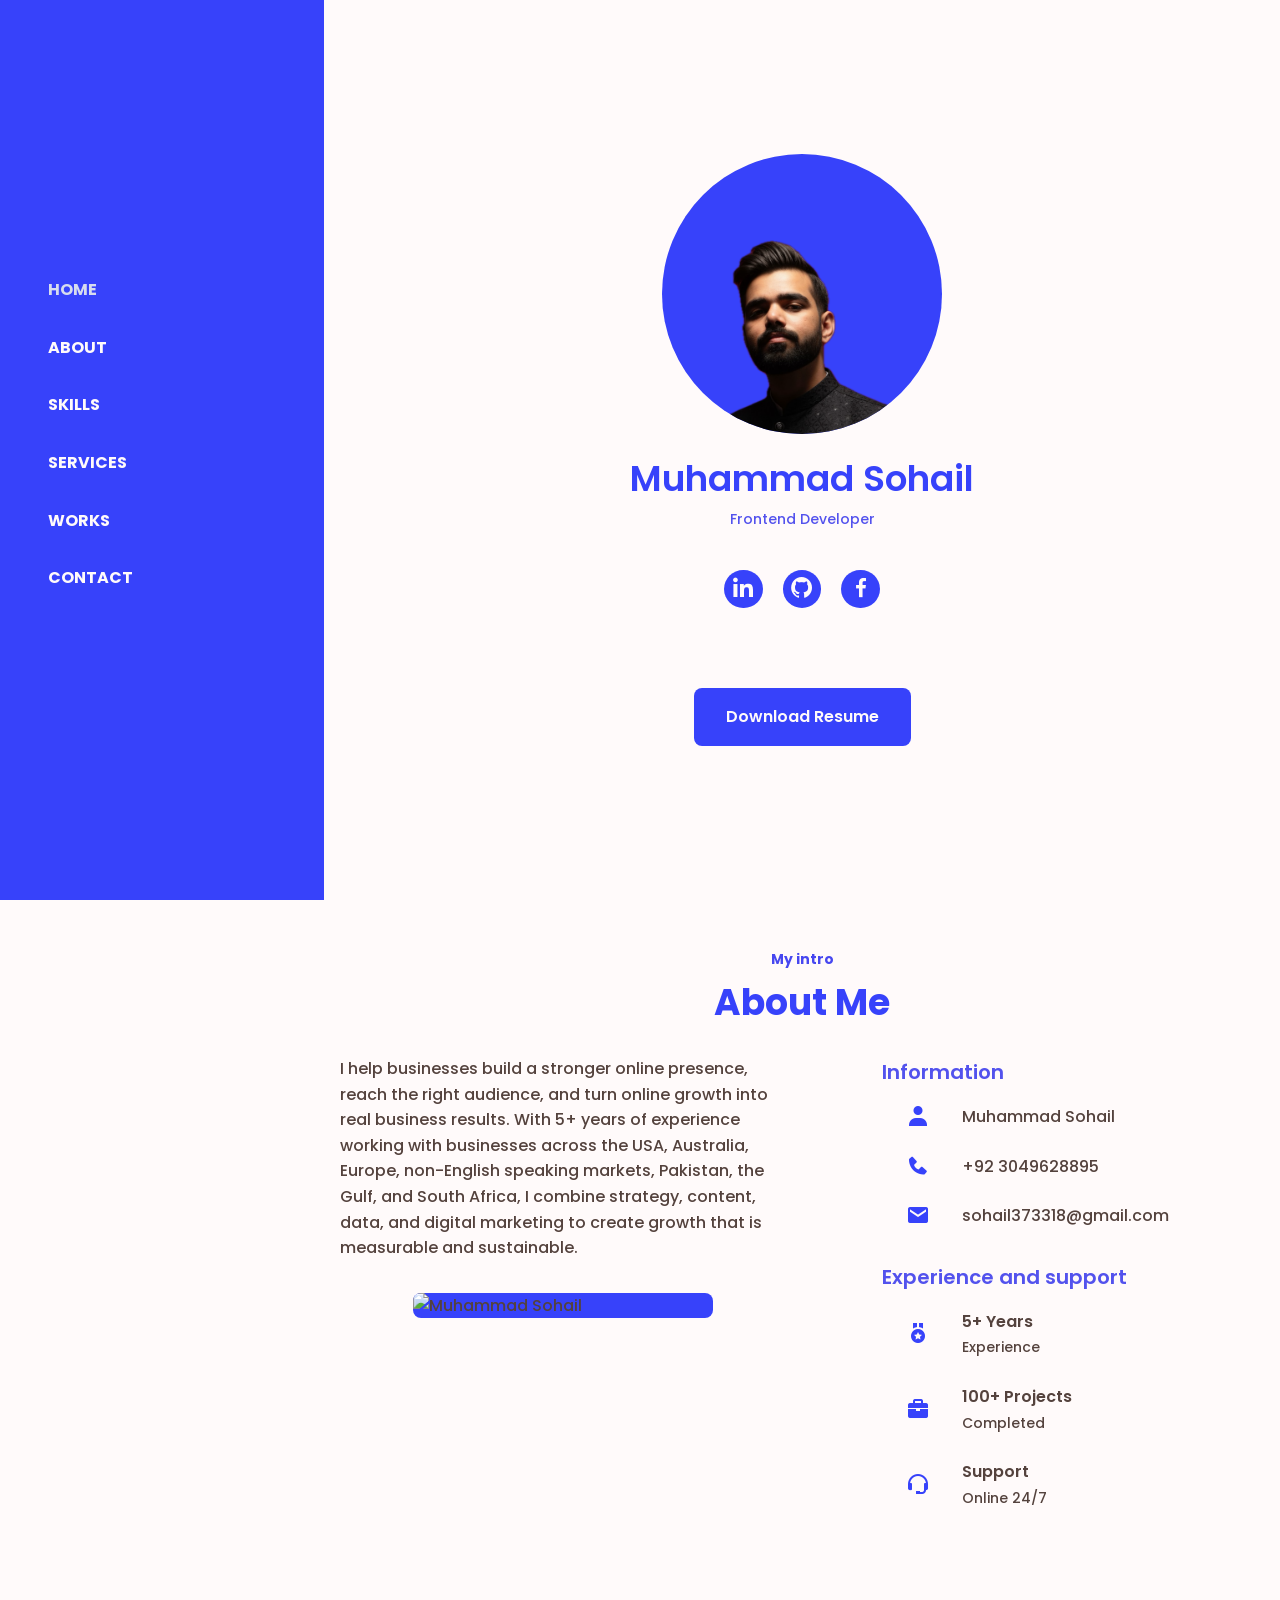
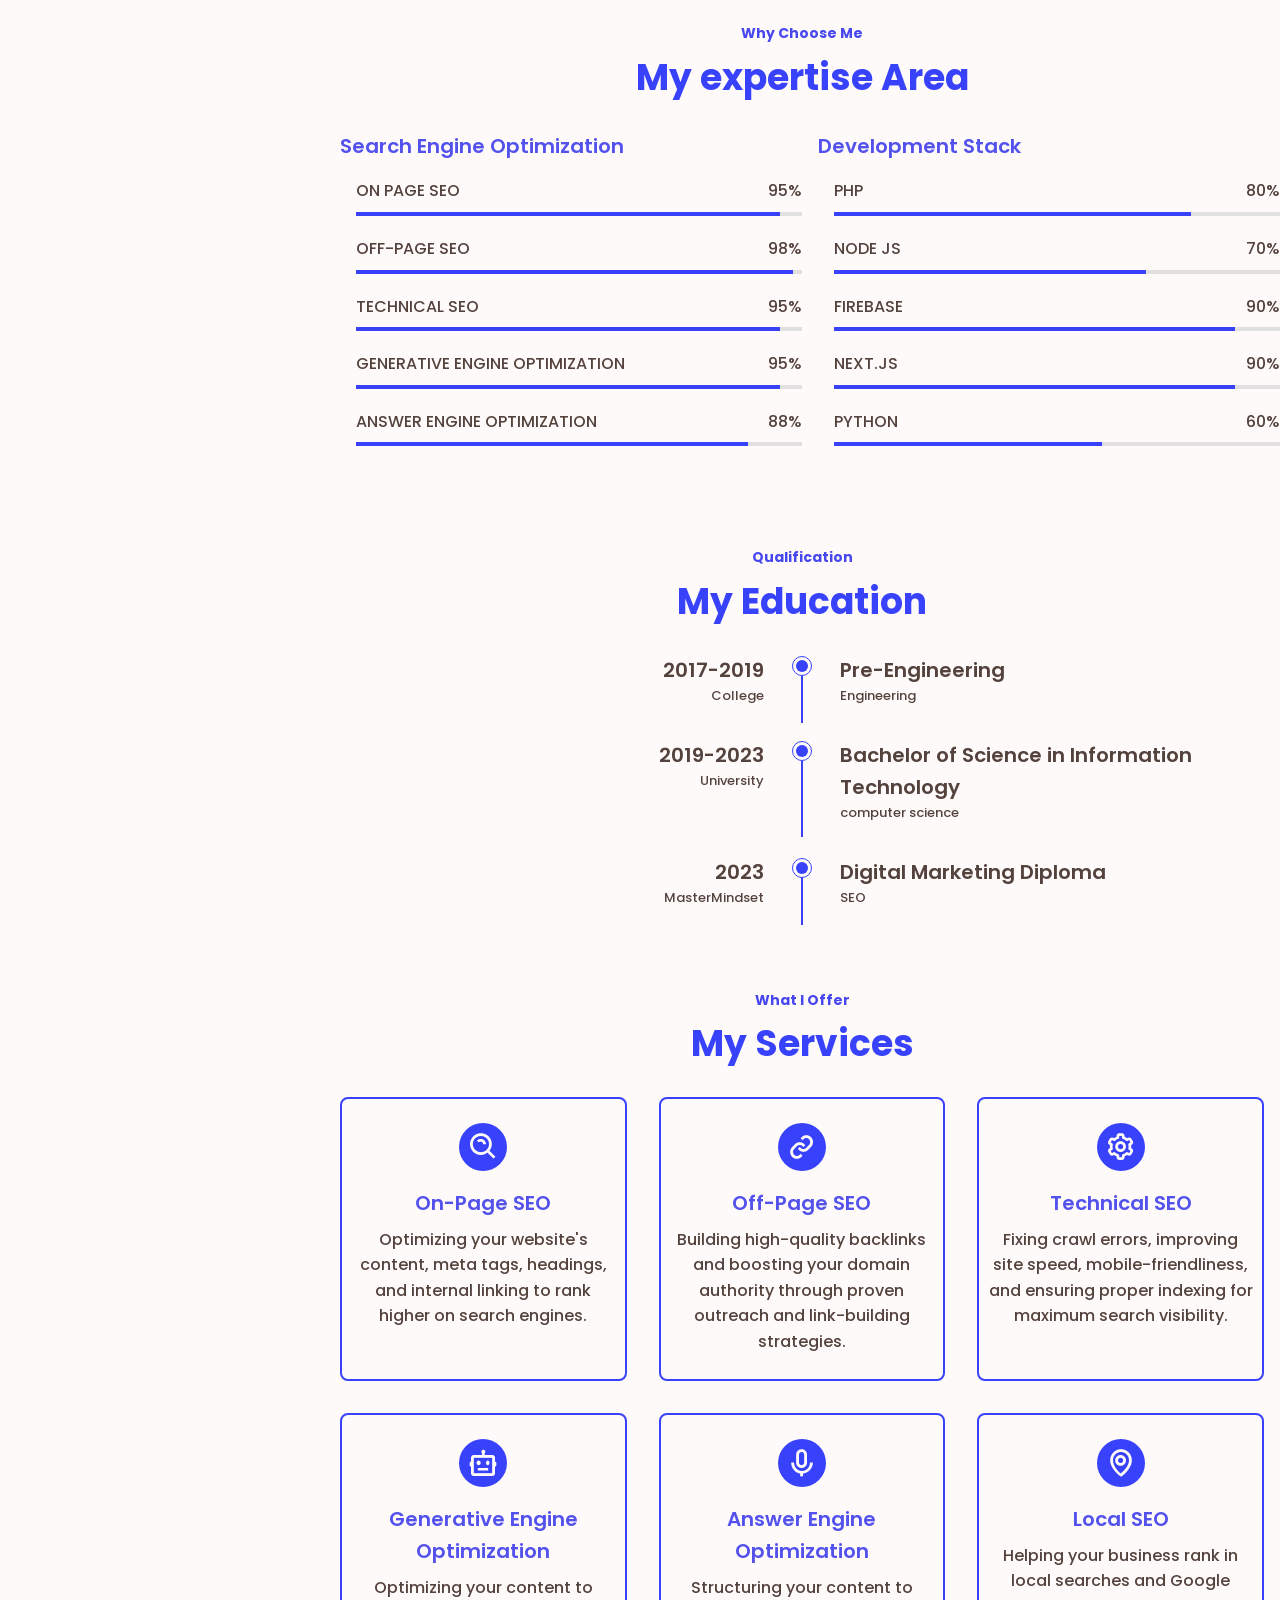
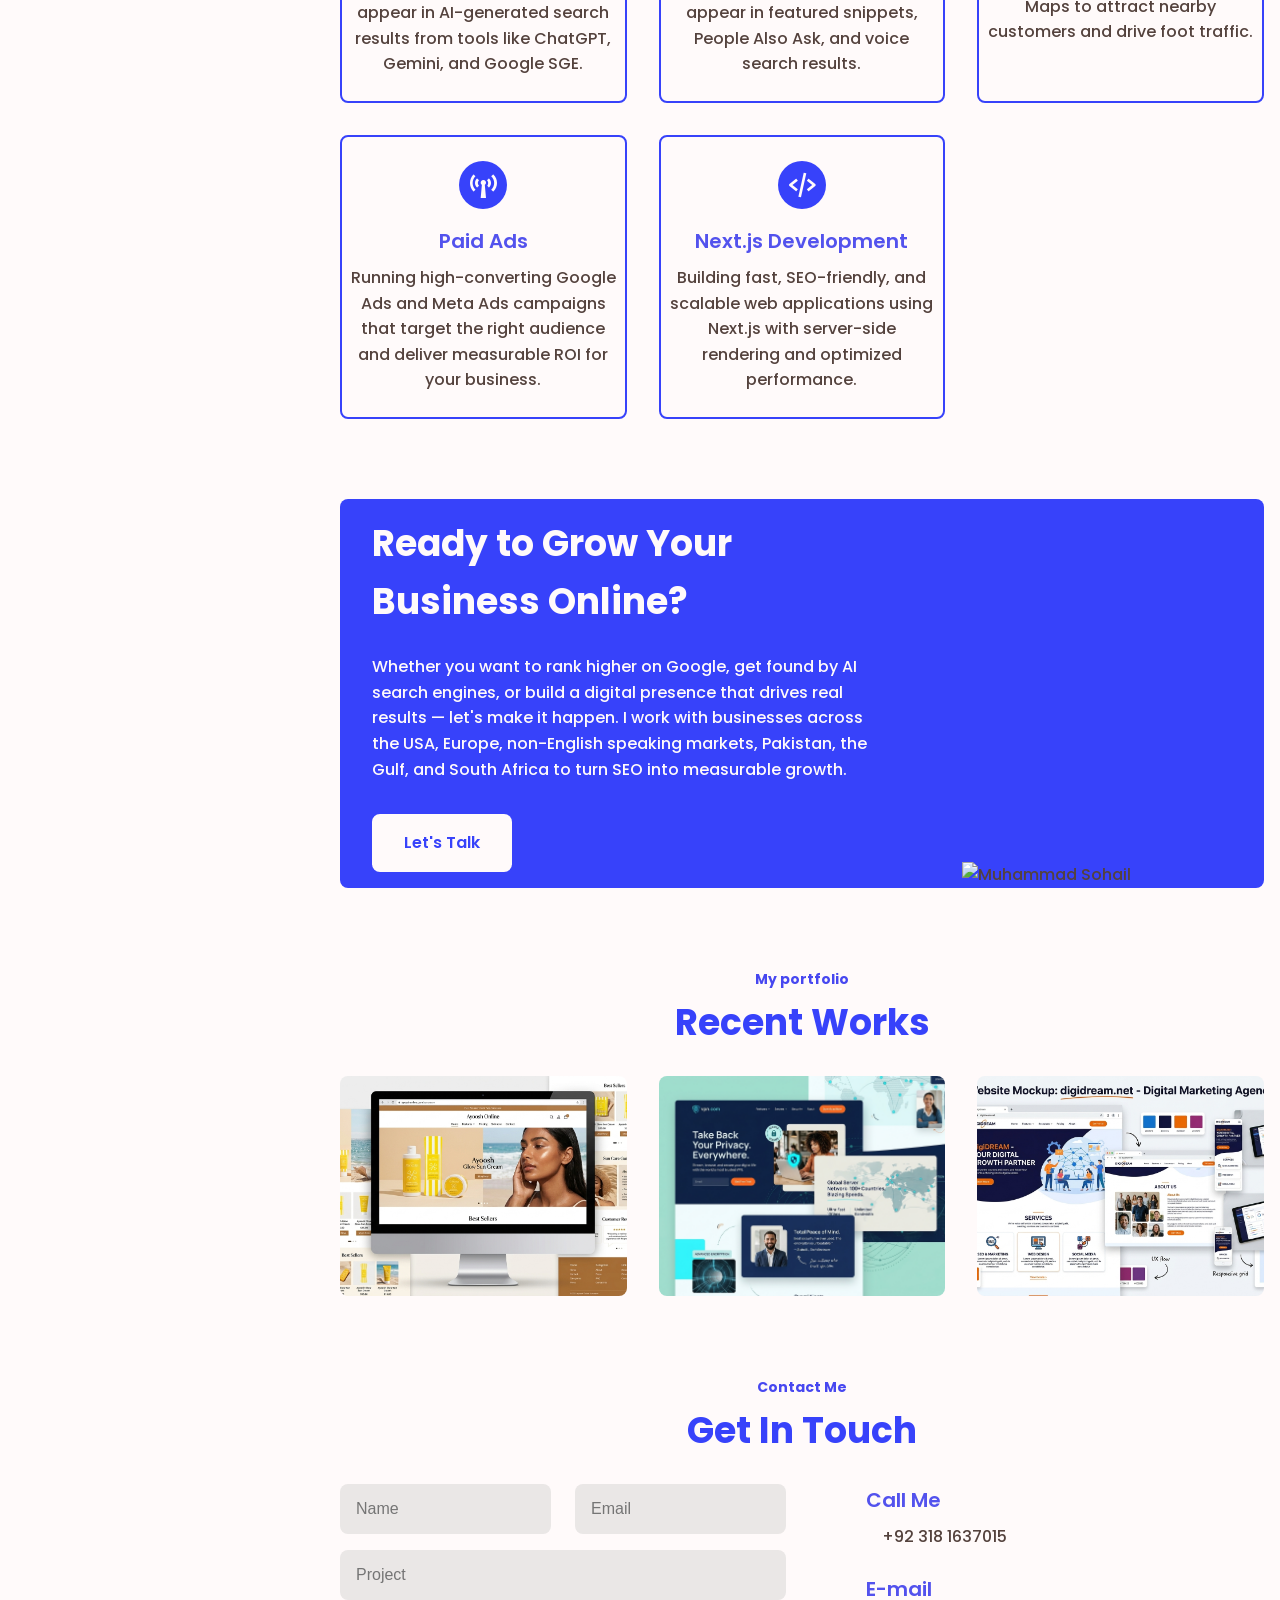
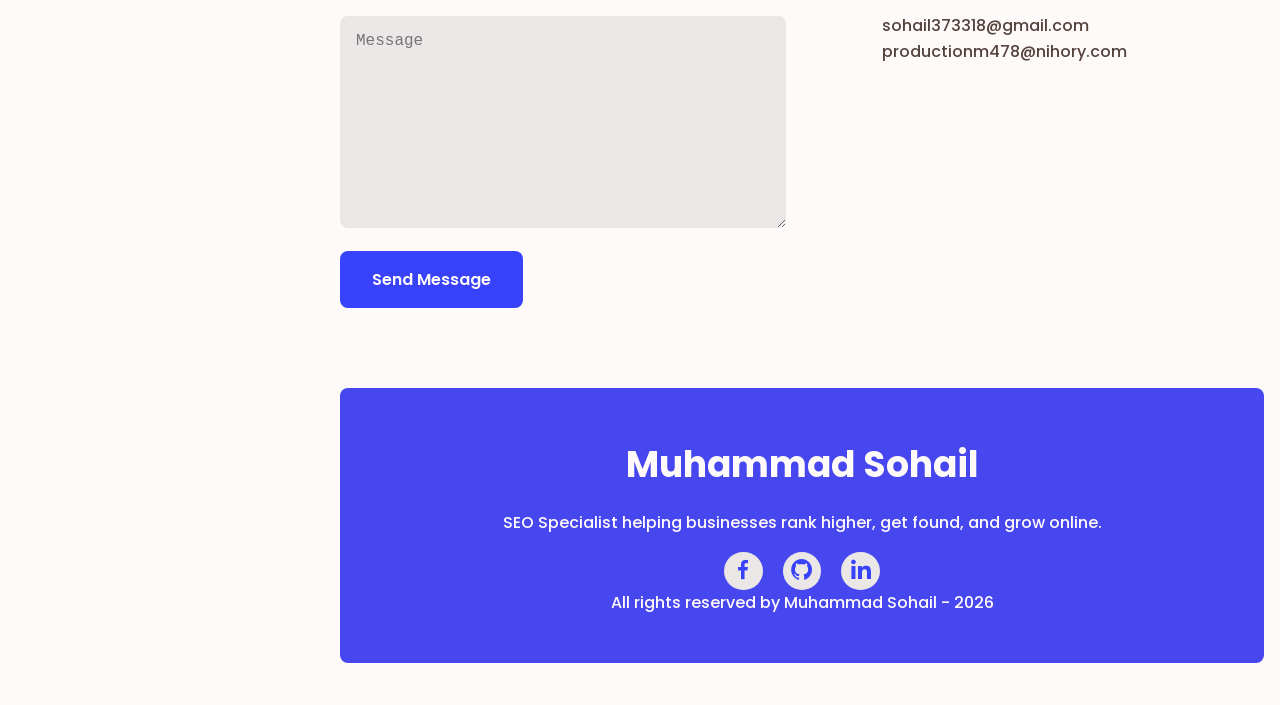
==== index.html @ 62372a37 "Rebrand portfolio to Muhammad Sohail with three case studies - Updated all content, branding, and so" ====
<!DOCTYPE html>
<html lang="en">
<head>
    <meta charset="UTF-8">
    <meta name="viewport" content="width=device-width, initial-scale=1.0">
    <title>Personal Portfolio Template | Nihory</title>
    <meta name="author" content="Atul Prajapati | Freelance web developer">
    <meta name="description" content="Nihory is a creative personal & portfolio template based on HTML, CSS and Javascript. You can use it for your personal resume, CV or your portfolio. It will help you to present your self even your Business & portfolio more smartly and easily. Nihory is written in valid and clean HTML & CSS3 code. It’s easy to customize">
    <meta name="keywords" content="portfolio template, template for portfolio, portfolio template website, portfolio template indesign, portfolio template design, portfolio template free, portfolio template architecture, portfolio template for word, portfolio template for architecture, portfolio template bootstrap, portfolio template html, teaching portfolio template, portfolio template indesign free, cover page for portfolio template, portfolio template html free">

    <!-- Favicon -->
    <link rel="shortcut icon" type="image/png" href="img/sohail-fav.png"/>

    <!------------------ External CSS ------------------>
    <link rel="stylesheet" href="style.css">

    <!------------------ Box Icons ------------------>
    <link href='https://unpkg.com/boxicons@2.0.7/css/boxicons.min.css' rel='stylesheet'>
</head>
<body>
    <!------------------------ Header starts from here ----------------------->
    <header class="l-header">
        <nav class="nav bd-grid">
            <div class="nav__toggle" id="nav-toggle">
                <i class='bx bx-menu'></i>
            </div>

            <div>
                <a href="#" class="nav__logo">Nihory</a>
            </div>

            <div class="nav__menu" id="nav-menu">
                <div class="nav__close" id="nav-close">
                    <i class='bx bx-x'></i>
                </div>

                <ul class="nav__list">
                    <li class="nav__item"> <a href="#home" class="nav__link active"> Home </a></li>
                    <li class="nav__item"> <a href="#about" class="nav__link"> About </a></li>
                    <li class="nav__item"> <a href="#skills" class="nav__link"> Skills </a></li>
                    <li class="nav__item"> <a href="#services" class="nav__link"> Services </a></li>
                    <li class="nav__item"> <a href="#works" class="nav__link"> Works </a></li>
                    <li class="nav__item"> <a href="#contact" class="nav__link"> Contact </a></li>
                </ul>
            </div>
        </nav>
    </header>
    <!------------------------ Header ends from here ----------------------->

    <!------------------------ Body starts from here ----------------------->
    <main class="l-main">
        <!------------------- Home ------------------->
        <section class="home" id="home">
            <div class="home__container bd-grid">
                <div class="home__data">
                    <div class="home__img">
                        <img src="img/Sohail-about.png" alt="Muhammad Sohail" title="Muhammad Sohail">
                    </div>

                    <h1 class="home__title">Muhammad Sohail</h1>
                    <span class="home__profession">Frontend Developer</span>

                    <div class="home__social">
                        <a href="https://www.linkedin.com/in/mu-sohail/" target="_blank" class="home__social-link"><i class='bx bxl-linkedin'></i></a>
                        <a href="https://github.com/Sohailhihoo" target="_blank" class="home__social-link"><i class='bx bxl-github' ></i></a>
                        <a href="https://web.facebook.com/muhammad.sohail.225541" target="_blank" class="home__social-link"><i class='bx bxl-facebook' ></i></a>
                    </div>

                    <a download="" href="#" class="button home__button">Download Resume</a>
                </div>
            </div>
        </section>

        <!-------------------------- About ---------------------------->
        <section class="about section" id="about">
            <span class="section-subtitle">My intro</span>

            <h2 class="section-title">About Me</h2>

            <div class="about__container bd-grid">
                <div class="about__data">
                    <p class="about__description">
                        I help businesses build a stronger online presence, reach the right audience, and turn online growth into real business results. With 5+ years of experience working with businesses across the USA, Australia, Europe, non-English speaking markets, Pakistan, the Gulf, and South Africa, I combine strategy, content, data, and digital marketing to create growth that is measurable and sustainable.
                    </p>
                    <img src="img/sohail-about.png" alt="Muhammad Sohail" title="Muhammad Sohail" class="about__img">
                </div>

                <div>
                    <div class="about__information">
                        <h3 class="about__information-title">Information</h3>
    
                        <div class="about__information-data">
                            <i class='bx bxs-user about__information-icon'></i>
                            <span>Muhammad Sohail</span>
                        </div>
    
                        <div class="about__information-data">
                            <i class='bx bxs-phone about__information-icon'></i>
                            <span>+92 3049628895</span>
                        </div>
    
                        <div class="about__information-data">
                            <i class='bx bxs-envelope about__information-icon'></i>
                            <span>sohail373318@gmail.com</span>
                        </div>
                    </div>
    
                    <div class="about__information">
                        <h3 class="about__information-title">Experience and support</h3>
    
                        <div class="about__information-data">
                            <i class='bx bxs-medal about__information-icon'></i>
                            <div>
                                <span class="about__information-subtitle">5+ Years </span>
                                <span class="about__information-subtitle-small">Experience</span>
                            </div>
                        </div>
    
                        <div class="about__information-data">
                            <i class='bx bxs-briefcase about__information-icon'></i>
                            <div>
                                <span class="about__information-subtitle">100+ Projects</span>
                                <span class="about__information-subtitle-small">Completed</span>
                            </div>
                        </div>
    
                        <div class="about__information-data">
                            <i class='bx bx-support about__information-icon'></i>
                            <div>
                                <span class="about__information-subtitle">Support</span>
                                <span class="about__information-subtitle-small">Online 24/7</span>
                            </div>
                        </div>
                    </div>
                </div>
            </div>
        </section>

        <!--------------------------------- Skills ------------------------------->
        <section class="skills section" id="skills">
            <span class="section-subtitle">Why Choose Me</span>
            <h2 class="section-title">My expertise Area</h2>

            <div class="skills__container bd-grid">
                <div class="skills__content">
                    <h3 class="skills__subtitle">Search Engine Optimization</h3>

                    <div class="skills__data">
                        <span class="skills__name">On page SEO</span>
                        <span class="skills__number">95%</span>
                        <span class="skills__bar skills__html"></span>
                    </div>

                    <div class="skills__data">
                        <span class="skills__name">Off-Page SEO</span>
                        <span class="skills__number">98%</span>
                        <span class="skills__bar skills__js"></span>
                    </div>

                    <div class="skills__data">
                        <span class="skills__name">Technical SEO</span>
                        <span class="skills__number">95%</span>
                        <span class="skills__bar skills__react"></span>
                    </div>
                    <div class="skills__data">
                        <span class="skills__name">Generative Engine Optimization</span>
                        <span class="skills__number">95%</span>
                        <span class="skills__bar skills__react"></span>
                    </div>
                    <div class="skills__data">
                        <span class="skills__name">Answer engine Optimization</span>
                        <span class="skills__number">88%</span>
                        <span class="skills__bar skills__angular"></span>
                    </div>
                </div>

                <div class="skills__content">
                    <h3 class="skills__subtitle">Development Stack</h3>

                    <div class="skills__data">
                        <span class="skills__name">Php</span>
                        <span class="skills__number">80%</span>
                        <span class="skills__bar skills__php"></span>
                    </div>

                    <div class="skills__data">
                        <span class="skills__name">Node JS</span>
                        <span class="skills__number">70%</span>
                        <span class="skills__bar skills__node"></span>
                    </div>

                    <div class="skills__data">
                        <span class="skills__name">Firebase</span>
                        <span class="skills__number">90%</span>
                        <span class="skills__bar skills__firebase"></span>
                    </div>
                    <div class="skills__data">
                        <span class="skills__name">Next.js</span>
                        <span class="skills__number">90%</span>
                        <span class="skills__bar skills__firebase"></span>
                    </div>

                    <div class="skills__data">
                        <span class="skills__name">Python</span>
                        <span class="skills__number">60%</span>
                        <span class="skills__bar skills__python"></span>
                    </div>
                </div>
            </div>
        </section>

        <!---------------------------- Education ---------------------------->
        <section class="education section">
            <span class="section-subtitle">Qualification</span>
            <h2 class="section-title">My Education</h2>

            <div class="education__container bd-grid">
                <div class="education__content">
                    <div>
                        <h3 class="education__year">2017-2019</h3>
                        <span class="education__university">College</span>
                    </div>

                    <div class="education__time">
                        <span class="education__rounder"></span>
                        <span class="education__line"></span>
                    </div>

                    <div>
                        <h3 class="education__race">Pre-Engineering</h3>
                        <span class="education__specialty">Engineering</span>
                    </div>
                </div>

                <div class="education__content">
                    <div>
                        <h3 class="education__year">2019-2023</h3>
                        <span class="education__university">University</span>
                    </div>

                    <div class="education__time">
                        <span class="education__rounder"></span>
                        <span class="education__line"></span>
                    </div>

                    <div>
                        <h3 class="education__race">Bachelor of Science in Information Technology</h3>
                        <span class="education__specialty">computer science</span>
                    </div>
                </div>

                <div class="education__content">
                    <div>
                        <h3 class="education__year">2023</h3>
                        <span class="education__university">MasterMindset</span>
                    </div>

                    <div class="education__time">
                        <span class="education__rounder"></span>
                        <span class="education__line"></span>
                    </div>

                    <div>
                        <h3 class="education__race">Digital Marketing Diploma</h3>
                        <span class="education__specialty">SEO</span>
                    </div>
                </div>
            </div>
        </section>

        <!------------------------------- Services ------------------------------>
        <section class="services section" id="services">
            <span class="section-subtitle">What I Offer</span>
            <h2 class="section-title">My Services</h2>

            <div class="services__container bd-grid">
                <div class="services__content">
                    <i class="bx bx-search-alt service__icon"></i>
                    <h3 class="services__title">On-Page SEO</h3>
                    <p class="services__description">Optimizing your website's content, meta tags, headings, and internal linking to rank higher on search engines.</p>
                </div>

                <div class="services__content">
                    <i class="bx bx-link service__icon"></i>
                    <h3 class="services__title">Off-Page SEO</h3>
                    <p class="services__description">Building high-quality backlinks and boosting your domain authority through proven outreach and link-building strategies.</p>
                </div>

                <div class="services__content">
                    <i class="bx bx-cog service__icon"></i>
                    <h3 class="services__title">Technical SEO</h3>
                    <p class="services__description">Fixing crawl errors, improving site speed, mobile-friendliness, and ensuring proper indexing for maximum search visibility.</p>
                </div>

                <div class="services__content">
                    <i class="bx bx-bot service__icon"></i>
                    <h3 class="services__title">Generative Engine Optimization</h3>
                    <p class="services__description">Optimizing your content to appear in AI-generated search results from tools like ChatGPT, Gemini, and Google SGE.</p>
                </div>

                <div class="services__content">
                    <i class="bx bx-microphone service__icon"></i>
                    <h3 class="services__title">Answer Engine Optimization</h3>
                    <p class="services__description">Structuring your content to appear in featured snippets, People Also Ask, and voice search results.</p>
                </div>

                <div class="services__content">
                    <i class="bx bx-map service__icon"></i>
                    <h3 class="services__title">Local SEO</h3>
                    <p class="services__description">Helping your business rank in local searches and Google Maps to attract nearby customers and drive foot traffic.</p>
                </div>

                <div class="services__content">
                    <i class="bx bx-broadcast service__icon"></i>
                    <h3 class="services__title">Paid Ads</h3>
                    <p class="services__description">Running high-converting Google Ads and Meta Ads campaigns that target the right audience and deliver measurable ROI for your business.</p>
                </div>

                <div class="services__content">
                    <i class="bx bx-code-alt service__icon"></i>
                    <h3 class="services__title">Next.js Development</h3>
                    <p class="services__description">Building fast, SEO-friendly, and scalable web applications using Next.js with server-side rendering and optimized performance.</p>
                </div>
            </div>
        </section>

        <!----------------------------------- Project in Mind ------------------------->
        <section class="project section">
            <div class="project__container bd-grid">
                <div class="project__data">
                    <h2 class="section-title project__title">Ready to Grow Your Business Online?</h2>
                    <p class="project__description">
                        Whether you want to rank higher on Google, get found by AI search engines, or build a digital presence that drives real results — let's make it happen. I work with businesses across the USA, Europe, non-English speaking markets, Pakistan, the Gulf, and South Africa to turn SEO into measurable growth.
                    </p>
                    <a href="#contact" class="button button__light">Let's Talk</a>
                </div>

                <img src="img/project-in-brain.png" title="Muhammad Sohail" alt="Muhammad Sohail" class="project__img">
            </div>
        </section>

        <!---------------------------------- Works --------------------------->
        <section class="works section" id="works">
            <span class="section-subtitle">My portfolio</span>
            <h2 class="section-title">Recent Works</h2>

            <div class="works__container bd-grid">
                <div class="works__img">
                    <img src="img/Ayoosh-mockup.jpeg" alt="Ayoosh Sun Cream" title="Ayoosh Sun Cream">

                    <div class="works__data">
                        <a href="ayoosh-case-study.html" class="works__link"><i class="bx bx-link-alt"></i></a>
                        <span class="works__title">Ayoosh Sun Cream — Case Study</span>
                    </div>
                </div>

                <div class="works__img">
                    <img src="img/scotsa-mockup.jpeg" alt="Scotsa" title="Scotsa">

                    <div class="works__data">
                        <a href="scotsa-case-study.html" class="works__link"><i class="bx bx-link-alt"></i></a>
                        <span class="works__title">Scotsdale — Local SEO Case Study</span>
                    </div>
                </div>

                <div class="works__img">
                    <img src="img/digidream-mockup.jpeg" alt="Digidream.net" title="Digidream.net">

                    <div class="works__data">
                        <a href="digidream-case-study.html" class="works__link"><i class="bx bx-link-alt"></i></a>
                        <span class="works__title">Digidream.net — SEO Case Study</span>
                    </div>
                </div>

            </div>
        </section>

        <!----------------------------------- Contact ------------------------------>
        <section class="contact section" id="contact">
            <span class="section-subtitle">Contact Me</span>
            <h2 class="section-title">Get In Touch</h2>

            <div class="contact__container bd-grid">
                <form action="#" class="contact__form">
                    <div class="contact__inputs">
                        <input type="text" placeholder="Name" class="contact__input">
                        <input type="mail" placeholder="Email" class="contact__input">
                    </div>

                    <input type="text" placeholder="Project" class="contact__input">
                    <textarea placeholder="Message" name="" id="" cols="0" rows="10" class="contact__input"></textarea>
                    <input type="submit" value="Send Message" class="button contact__button">
                </form>

                <div>
                    <div class="contact__info">
                        <h3 class="contact__subtitle">Call Me</h3>
                        <span class="contact__text">+92 318 1637015</span>
                    </div>

                    <div class="contact__info">
                        <h3 class="contact__subtitle">E-mail</h3>
                        <span class="contact__text">sohail373318@gmail.com</span>
                        <span class="contact__text">productionm478@nihory.com</span>
                    </div>

                   
                </div>
            </div>
        </section>

    </main>
    <!------------------------ Body ends from here ----------------------->

    <!------------------------ Footer starts from here ----------------------->
    <footer class="footer section">
        <div class="footer__container bd-grid">
            <h1 class="footer__title">Muhammad Sohail</h1>
            <p class="footer-description">
                SEO Specialist helping businesses rank higher, get found, and grow online.
            </p>

            <div class="footer__social">
                <a href="https://web.facebook.com/muhammad.sohail.225541" target="_blank" class="footer__link"><i class="bx bxl-facebook"></i></a>
                <a href="https://github.com/Sohailhihoo" target="_blank" class="footer__link"><i class="bx bxl-github"></i></a>
                <a href="https://www.linkedin.com/in/mu-sohail/" target="_blank" class="footer__link"><i class="bx bxl-linkedin"></i></a>
            </div>

            <p class="footer-copy">All rights reserved by Muhammad Sohail - 2026</p>
        </div>
    </footer>
    <!------------------------ Footer ends from here ----------------------->

    <!------------------------- Javascript file ---------------------------->
    <script src="script.js"></script>
</body>
</html>
---- style.css ----
/* ----------------------- Google Fonts -------------------- */
@import url('https://fonts.googleapis.com/css2?family=Poppins:wght@100;200;300;700;800;900&display=swap');

/* ----------------------- CSS Variables ------------------- */
:root
{
    --header-height: 3rem;
    --nav-width: 324px;

    /* font weight */
    --font-medium: 500;
    --font-semi-bold: 600;
    --font-bold: 700;

    /* Colors */
    --first-color: #3742fa;
    --first-color-dark: #5352ed;
    --first-color-darken: #4747f0;
    --text-color: #54423D;
    --first-color-light: #EAE7E6;
    --first-color-light-dark: #d7dcee;
    --first-color-lighten: #FFFAFA;

    /* Font & Typography */
    --body-font: 'Poppins', sans-serif;
    --h1-font-size: 1.5rem;
    --h2-font-size: 1.25rem;
    --h3-font-size: 1rem;
    --normal-font-size: .938rem;
    --small-font-size: .813rem;
    --smaller-font-size: .75rem;

    /* Margins */
    --mb-1: .5rem;
    --mb-2: 1rem;
    --mb-3: 1.5rem;
    --mb-4: 2rem;
    --mb-5: 2.5rem;

    /* z-index */
    --z-fixed: 100;
}

@media screen and (min-width: 768px)
{
    :root
    {
        --h1-font-size: 2.25rem;
        --h2-font-size: 1.5rem;
        --h3-font-size: 1.25rem;
        --normal-font-size: 1rem;
        --small-font-size: .875rem;
        --smaller-font-size: .813rem;
    }
}

/* BASE */
*, ::before, ::after
{
    box-sizing: border-box;
}

html
{
    scroll-behavior: smooth;
}

body
{
    margin: var(--header-height) 0 0 0;
    font-family: var(--body-font);
    font-size: var(--normal-font-size);
    font-weight: var(--font-medium);
    background-color: var(--first-color-lighten);
    color: var(--text-color);
    line-height: 1.6;
}

h1, h2, h3, p
{
    margin: 0;
}

h3
{
    font-weight: var(--font-semi-bold);
}

ul
{
    margin: 0;
    padding: 0;
    list-style: none;
}

a
{
    text-decoration: none;
    color: var(--text-color);
}

img
{
    max-width: 100%;
    height: auto;
    display: block;
}

/* Menu icon */
.bx
{
    font-size: 1.6rem;
}

/* Class CSS */
.section
{
    padding: 4rem 0 2rem;
}

.section-title
{
    font-size: var(--h1-font-size);
    color: var(--first-color);
    margin-bottom: var(--mb-3);
    text-align: center;
}

.section-subtitle
{
    display: block;
    font-size: var(--small-font-size);
    color: var(--first-color-darken);
    text-align: center;
    font-weight: var(--font-bold);
    margin-bottom: .25rem;
}

/* Layout */
.bd-grid
{
    max-width: 1024px;
    display: grid;
    grid-template-columns: 100%;
    column-gap: 2rem;
    width: calc(100% - 2rem);
    margin-left: var(--mb-2);
    margin-right: var(--mb-2);
}

.l-header
{
    width: 100%;
    position: fixed;
    top: 0;
    left: 0;
    z-index: var(--z-fixed);
    background-color: var(--first-color-lighten);
    box-shadow: 0 2px 4px rgba(0,0,0,.1);
}

/* -------------------- Nav ----------------------- */
.nav
{
    height: var(--header-height);
    display: flex;
    justify-content: space-between;
    align-items: center;
}

.nav__menu
{
    position: fixed;
    top: 0;
    left: -100%;
    width: 100%;
    height: 100vh;
    padding: 3rem;
    display: flex;
    align-items: center;
    background-color: var(--first-color);
    transition: .5s;
}

.nav__close
{
    position: absolute;
    top: 1rem;
    right: 1rem;
    font-size: 2rem;
    color: var(--first-color-light);
    cursor: pointer;
}

.nav__item
{
    margin-bottom: var(--mb-4);
}

.nav__link
{
    font-size: 1rem;
    text-transform: uppercase;
    color: var(--first-color-lighten);
    font-weight: var(--font-bold);
    transition: .3s;
}

.nav__link:hover
{
    color: var(--first-color-light-dark);
}

.nav__toggle
{
    color: var(--first-color-dark);
    font-size: 1.3rem;
    cursor: pointer;
}

/* --------------------- show menu -------------------- */
.show
{
    left: 0;
}

/* ----------------------- Active menu ----------------- */
.active
{
    color: var(--first-color-light-dark);
}

/* ----------------------- Home ------------------------------ */
.home__container
{
    height: calc(100vh - var(--header-height));
    align-items: center;
}

.home__data
{
    display: flex;
    flex-direction: column;
    align-items: center;
    height: max-content;
    text-align: center;
}

.home__img
{
    padding-top: 1.3rem;
    padding-left: .8rem;
    width: 280px;
    height: 280px;
    background-color: var(--first-color);
    border-radius: 50%;
    overflow: hidden;
    margin-bottom: var(--mb-2);
}

.home__img img
{
    width: 275px;
    margin-top: -15px;
}

.home__title
{
    font-size: var(--h1-font-size);
    color: var(--first-color);
    font-weight: var(--font-semi-bold);
}

.home__profession
{
    font-size: var(--small-font-size);
    color: var(--first-color-dark);
    margin-bottom: var(--mb-5);
}

.home__social
{
    margin-bottom: 5rem;
}

.home__social-link
{
    display: inline-flex;
    background-color: var(--first-color);
    color: var(--first-color-lighten);
    font-size: 1.1rem;
    border-radius: 50%;
    padding: .40rem;
    margin: 0 var(--mb-1);
    transition: .3s;
}

.home__social-link:hover
{
    background-color: var(--first-color-dark);
}

.home__button
{
    width: 100%;
}

/* ----------------------- Buttons ------------------ */
.button
{
    display: inline-block;
    background-color: var(--first-color);
    color: var(--first-color-lighten);
    padding: 1rem 2rem;
    font-weight: var(--font-semi-bold);
    border-radius: .5rem;
    transition: .3s;
}

.button:hover
{
    background-color: var(--first-color-dark);
}

.button__light
{
    background-color: var(--first-color-lighten);
    color: var(--first-color);
}

.button__light:hover
{
    color: var(--first-color-lighten);
}


/* ------------------------- About -------------------------------- */
.about__container
{
    row-gap: 2rem;
}

.about__data
{
    text-align: center;
}

.about__description
{
    margin-bottom: var(--mb-4);
}

.about__img
{
    width: 380px;
    border-radius: .5rem;
    margin: 0 auto;
    background-color: var(--first-color);
}

.about__information
{
    margin-bottom: var(--mb-4);
}

.about__information-title
{
    font-size: var(--h3-font-size);
    color: var(--first-color-dark);
    margin-bottom: var(--mb-2);
}

.about__information-data
{
    display: flex;
    align-items: center;
    padding-left: 1.5rem;
    margin-bottom: var(--mb-3);
}

.about__information-icon
{
    font-size: 1.5rem;
    color: var(--first-color);
    margin-right: var(--mb-4);
}

.about__information-subtitle
{
    display: block;
    font-weight: var(--font-semi-bold);
}

.about__information-subtitle-small
{
    font-size: var(--small-font-size);
}

/* -------------------------------------------- Skills ------------------------- */
.skills__container
{
    row-gap: 2rem;
}

.skills__subtitle
{
    font-size: var(--h3-font-size);
    color: var(--first-color-dark);
    margin-bottom: var(--mb-2);
}

.skills__data
{
    position: relative;
    display: flex;
    justify-content: space-between;
    align-items: center;
    width: 100%;
    margin: 0 var(--mb-2);
    margin-bottom: var(--mb-4);
}

.skills__name
{
    text-transform: uppercase;
    flex: 1;
}

.skills__number
{
    margin-left: 1rem;
}

.skills__data::after
{
    content: '';
    position: absolute;
    bottom: -.75rem;
    left: 0;
    right: 0;
    height: .25rem;
    background-color: #e0e0e0;
}

.skills__bar
{
    position: absolute;
    bottom: -.75rem;
    left: 0;
    height: .25rem;
    background-color: var(--first-color);
    z-index: 1;
}

.skills__html
{
    width: 95%;
}

.skills__js
{
    width: 98%;
}

.skills__react
{
    width: 95%;
}

.skills__angular
{
    width: 88%;
}

.skills__php
{
    width: 80%;
}

.skills__node
{
    width: 70%;
}

.skills__firebase
{
    width: 90%;
}

.skills__python
{
    width: 60%;
}

/* -------------------------------- Education ---------------------------- */
.education__container
{
    row-gap: 2rem;
}

.education__content
{
    display: grid;
    grid-template-columns: 1fr max-content 1fr;
}

.education__year, .education__race
{
    font-size: var(--h3-font-size);
    mask-border: .25rem;
}

.education__university, .education__specialty
{
    display: block;
    font-size: var(--smaller-font-size);
}

.education__year, .education__university
{
    text-align: right;
}

.education__time
{
    padding: 0 1rem;
    justify-self: center;
}

.education__rounder
{
    position: relative;
    display: inline-block;
    width: 12px;
    height: 12px;
    background-color: var(--first-color);
    border-radius: 50%;
}

.education__rounder::before
{
    content: '';
    position: absolute;
    transform: translate(-4px, -4px);
    width: 20px;
    height: 20px;
    border: 1px solid var(--first-color);
    border-radius: 50%;
}

.education__line
{
    display: block;
    height: 90%;
    width: 2px;
    background-color: var(--first-color);
    transform: translate(5px, -4px);
}

/* ------------------------------------ Services ------------------------------- */
.services__container
{
    row-gap: 2rem;
}

.services__content
{
    padding: 1.5rem .5rem;
    border: 2px solid var(--first-color);
    border-radius: .5rem;
    text-align: center;
}

.service__icon
{
    font-size: 2rem;
    padding: .5rem;
    background-color: var(--first-color);
    color: var(--first-color-lighten);
    border-radius: 50%;
    margin-bottom: var(--mb-2);
}

.services__title
{
    font-size: 1.25rem;
    color: var(--first-color-dark);
    margin-bottom: var(--mb-1);
}

.services__content, .services__icon, .services__title, .services__description
{
    transition: .5s;
}

.services__content:hover
{
    background-color: var(--first-color);
}

.services__content:hover .service__icon
{
    background-color: var(--first-color-lighten);
    color: var(--first-color);
}

.services__content:hover .services__title
{
    color: var(--first-color-lighten);
}

.services__content:hover .services__description
{
    color: var(--first-color-lighten);
}

/* ------------------------------------------ Project in mind ------------------------- */
.project
{
    background-color: var(--first-color);
    padding-bottom: 0px;
}

.project__container
{
    row-gap: 2rem;
}

.project__data
{
    text-align: center;
}

.project__title, .project__description
{
    color: var(--first-color-lighten);
}

.project__description
{
    margin-bottom: var(--mb-4);
}

.project__img
{
    width: 220px;
    justify-self: center;
}

/* ------------------------------ Works ----------------------------- */
.works__container
{
    justify-items: center;
    row-gap: 2rem;
}

.works__img
{
    position: relative;
    overflow: hidden;
    border-radius: .5rem;
    width: 100%;
    height: 220px;
}

.works__img img
{
    width: 100%;
    height: 100%;
    object-fit: cover;
    object-position: top;
}

.works__data
{
    position: absolute;
    bottom: -100%;
    width: 100%;
    height: 100%;
    display: flex;
    flex-direction: column;
    justify-content: center;
    align-items: center;
    background: #3741fa81;
    border-radius: .5rem;
    transition: .3s;
}

.works__link
{
    display: inline-flex;
    font-size: 1.5rem;
    background-color: var(--first-color-lighten);
    color: var(--first-color);
    padding: .25rem;
    border-radius: .25rem;
    margin-bottom: var(--mb-2);
}

.works__title
{
    font-size: var(--h2-font-size);
    color: var(--first-color-lighten);
}

.works__img:hover .works__data
{
    bottom: 0;
}

/* ----------------------------- Contact ---------------------- */
.contact__container
{
    row-gap: 3rem;
}

.contact__input
{
    width: 100%;
    padding: 1rem;
    outline: none;
    border: none;
    background-color: var(--first-color-light);
    font-size: var(--normal-font-size);
    margin-bottom: var(--mb-2);
    border-radius: .5rem;
}

.contact::placeholder
{
    color: var(--first-color-dark);
    font-family: var(--body-font);
    font-weight: var(--font-medium);
}

.contact__button
{
    outline: none;
    border: none;
    font-family: var(--body-font);
    font-size: var(--normal-font-size);
    cursor: pointer;
}

.contact__info
{
    margin-bottom: var(--mb-3);
}

.contact__subtitle
{
    font-size: var(--h3-font-size);
    color: var(--first-color-dark);
    margin-bottom: var(--mb-1);
}

.contact__text
{
    display: block;
    padding-left: 1rem;
}

/* ---------------------------------- Footer ---------------------------- */
.footer
{
    background-color: var(--first-color-darken);
    color: var(--first-color-lighten);
    text-align: center;
}

.footer__title
{
    font-size: var(--h1-font-size);
    margin-bottom: var(--mb-2);
}

.footer-description
{
    margin-bottom: var(--mb-2);
}

.footer-social
{
    margin-bottom: 3rem;
}

.footer__link
{
    display: inline-flex;
    background-color: var(--first-color-light);
    color: var(--first-color);
    font-size: 1.1rem;
    border-radius: 50%;
    padding: .40rem;
    margin: 0 var(--mb-1);
    transition: .3s;
}

.footer-link:hover
{
    background-color: var(--first-color-lighten);
    color: var(--first-color);
}

.footer__copy
{
    font-size: var(--smaller-font-size);
    color: var(--text-color);
}

/* ------------------------- Media Queries for tablet screen ---------------------------- */
@media screen and (min-width: 786px)
{
    .home__button
    {
        width: initial;
    }

    .nav__menu
    {
        width: var(--nav-width);
    }

    .about__container, 
    .skills__container,
    .services__container,
    .works__container,
    .contact__container,
    .contact__inputs
    {
        grid-template-columns: repeat(2, 1fr);
    }

    .about__img
    {
        width: 240px;
    }

    .about__data
    {
        text-align: initial;
    }

    .about__information
    {
        padding-left: 4rem;
    }

    .education__time
    {
        padding: 0 2rem;
    }

    .project
    {
        background: none;
    }

    .project__container
    {
        background-color: var(--first-color);
        grid-template-columns: 2fr 1.2fr;
        padding: 0 2rem;
        border-radius: .5rem;
    }

    .project__data
    {
        padding: 1rem 0;
    }

    .project__title, .project__data
    {
        text-align: initial;
    }

    .project__img
    {
        width: 230px;
        align-self: flex-end;
    }

    .contact__inputs
    {
        display: grid;
        column-gap: 1.5rem;
    }

    .contact__info
    {
        padding-left: 3rem;
    }

    .footer
    {
        background: none;
    }

    .footer__container
    {
        background-color: var(--first-color-darken);
        padding: 3rem 0;
        border-radius: .5rem;
    }
}

/* ------------------------------ Media Query for laptop/desktop screen ------------------------- */
@media screen and (min-width: 1024px)
{
    body
    {
        margin: 0;
        padding-left: var(--nav-width);
    }

    .l-header
    {
        width: 0;
    }

    .nav__toggle, .nav__logo, .nav__close
    {
        display: none;
    }

    .nav__menu
    {
        left: 0;
    }

    .home__container
    {
        height: 100vh;
    }

    .section
    {
        padding: 3rem 0 2rem;
    }

    .bd-grid
    {
        margin-left: auto;
        margin-right: auto;
    }

    .about__img
    {
        width: 300px;
    }

    .services__container, .works__container
    {
        grid-template-columns: repeat(3,1fr);
    }
}
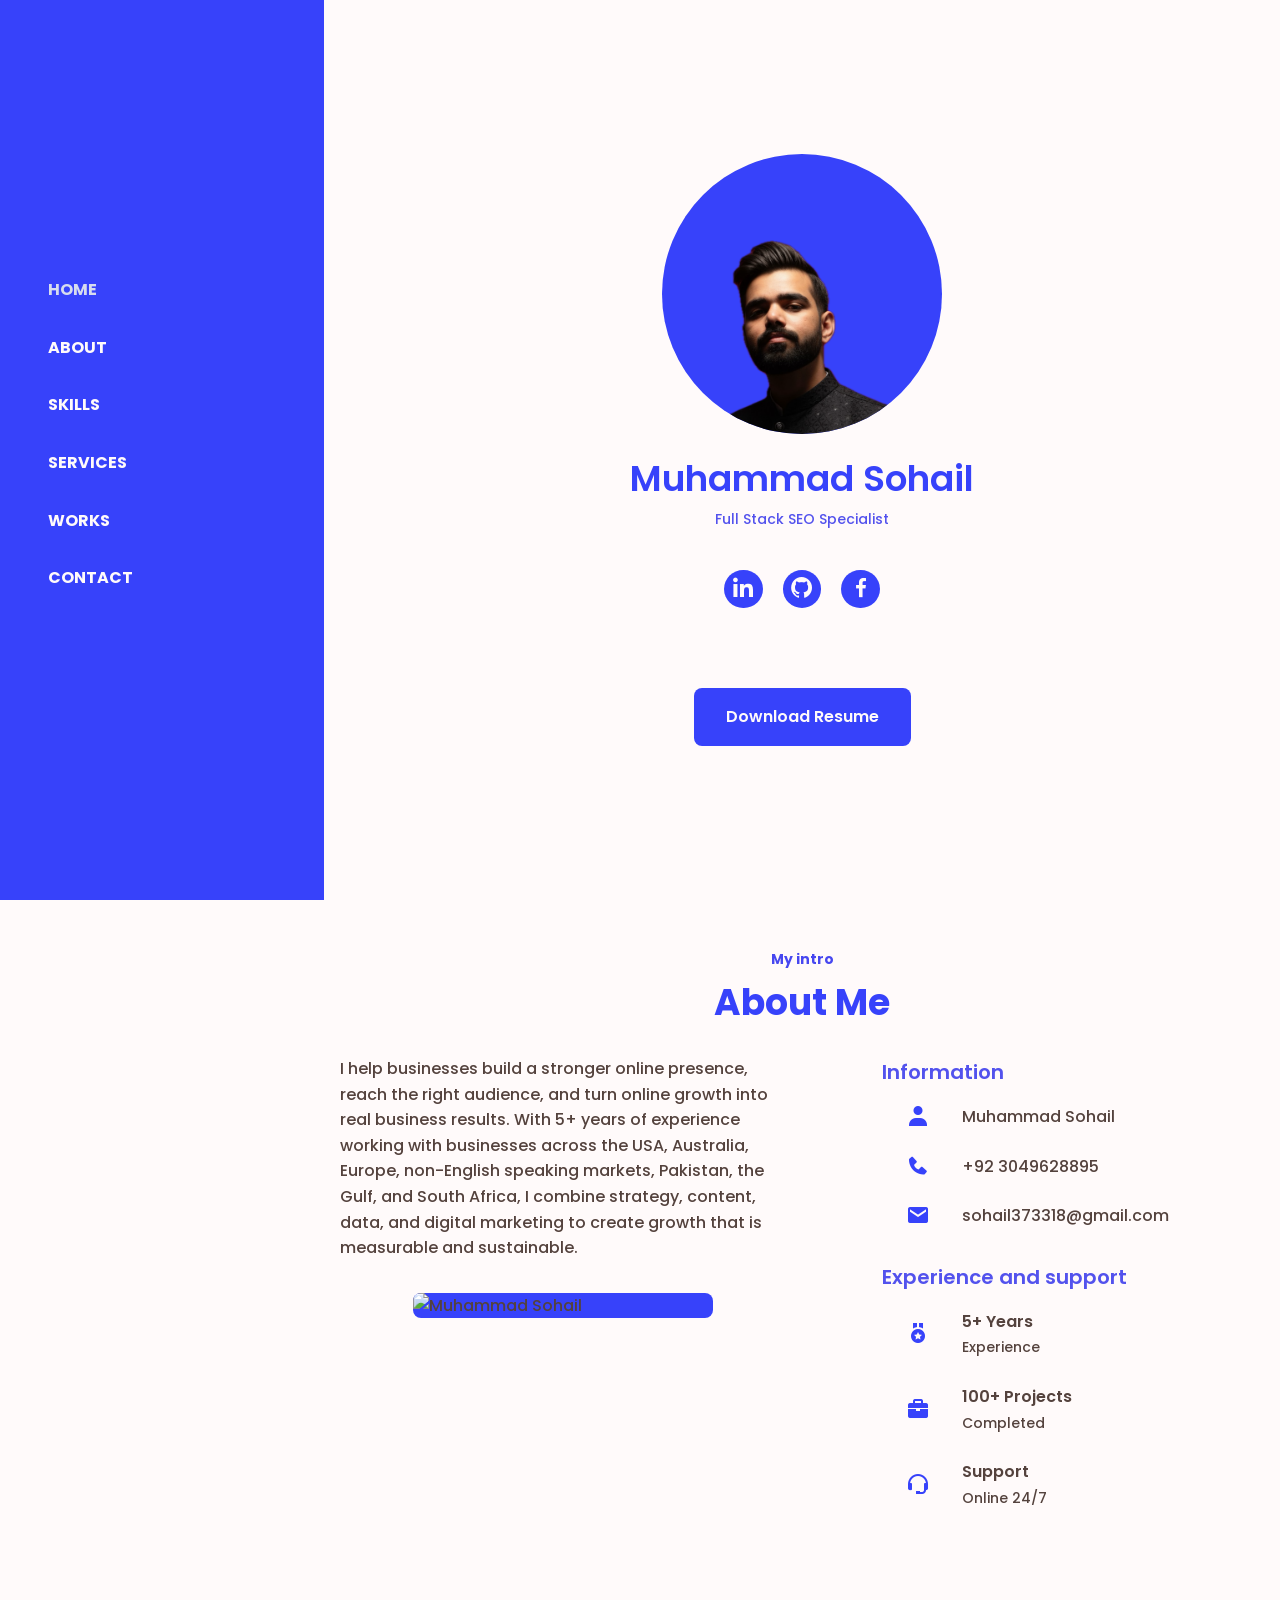
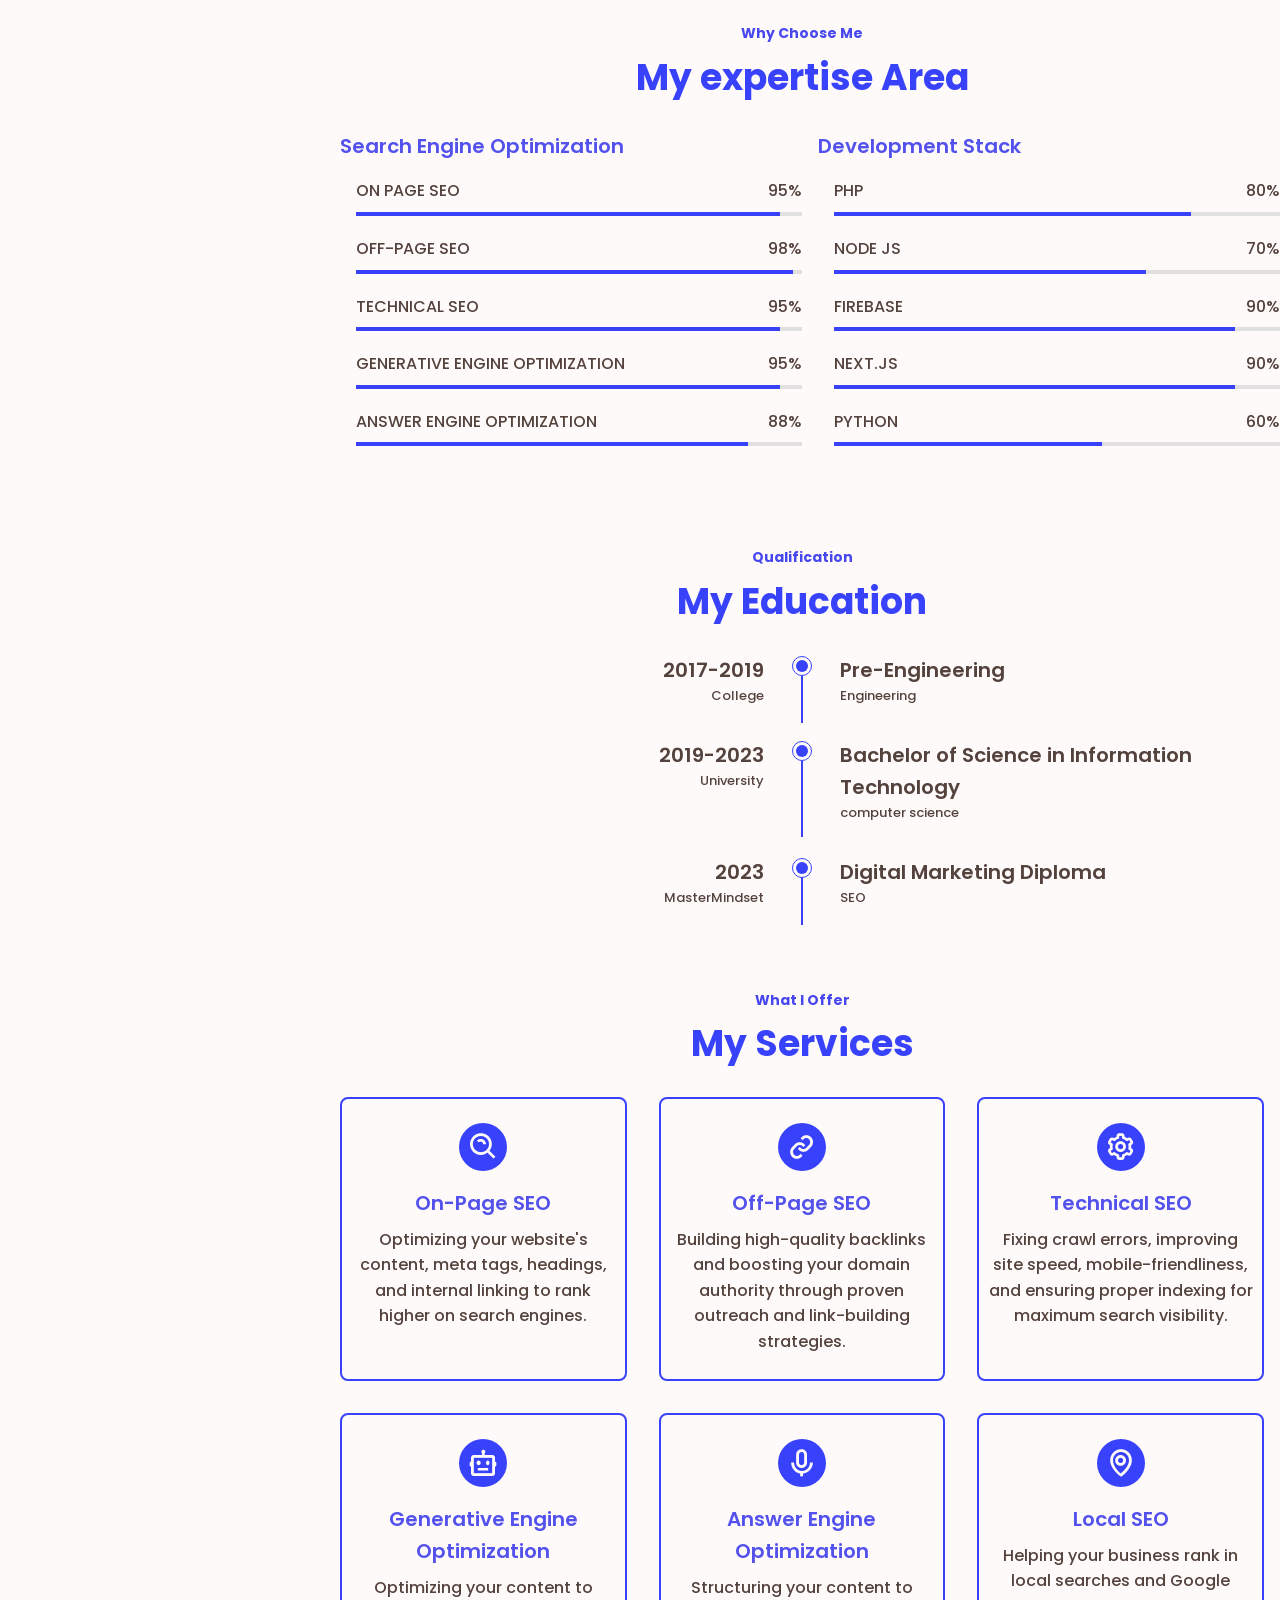
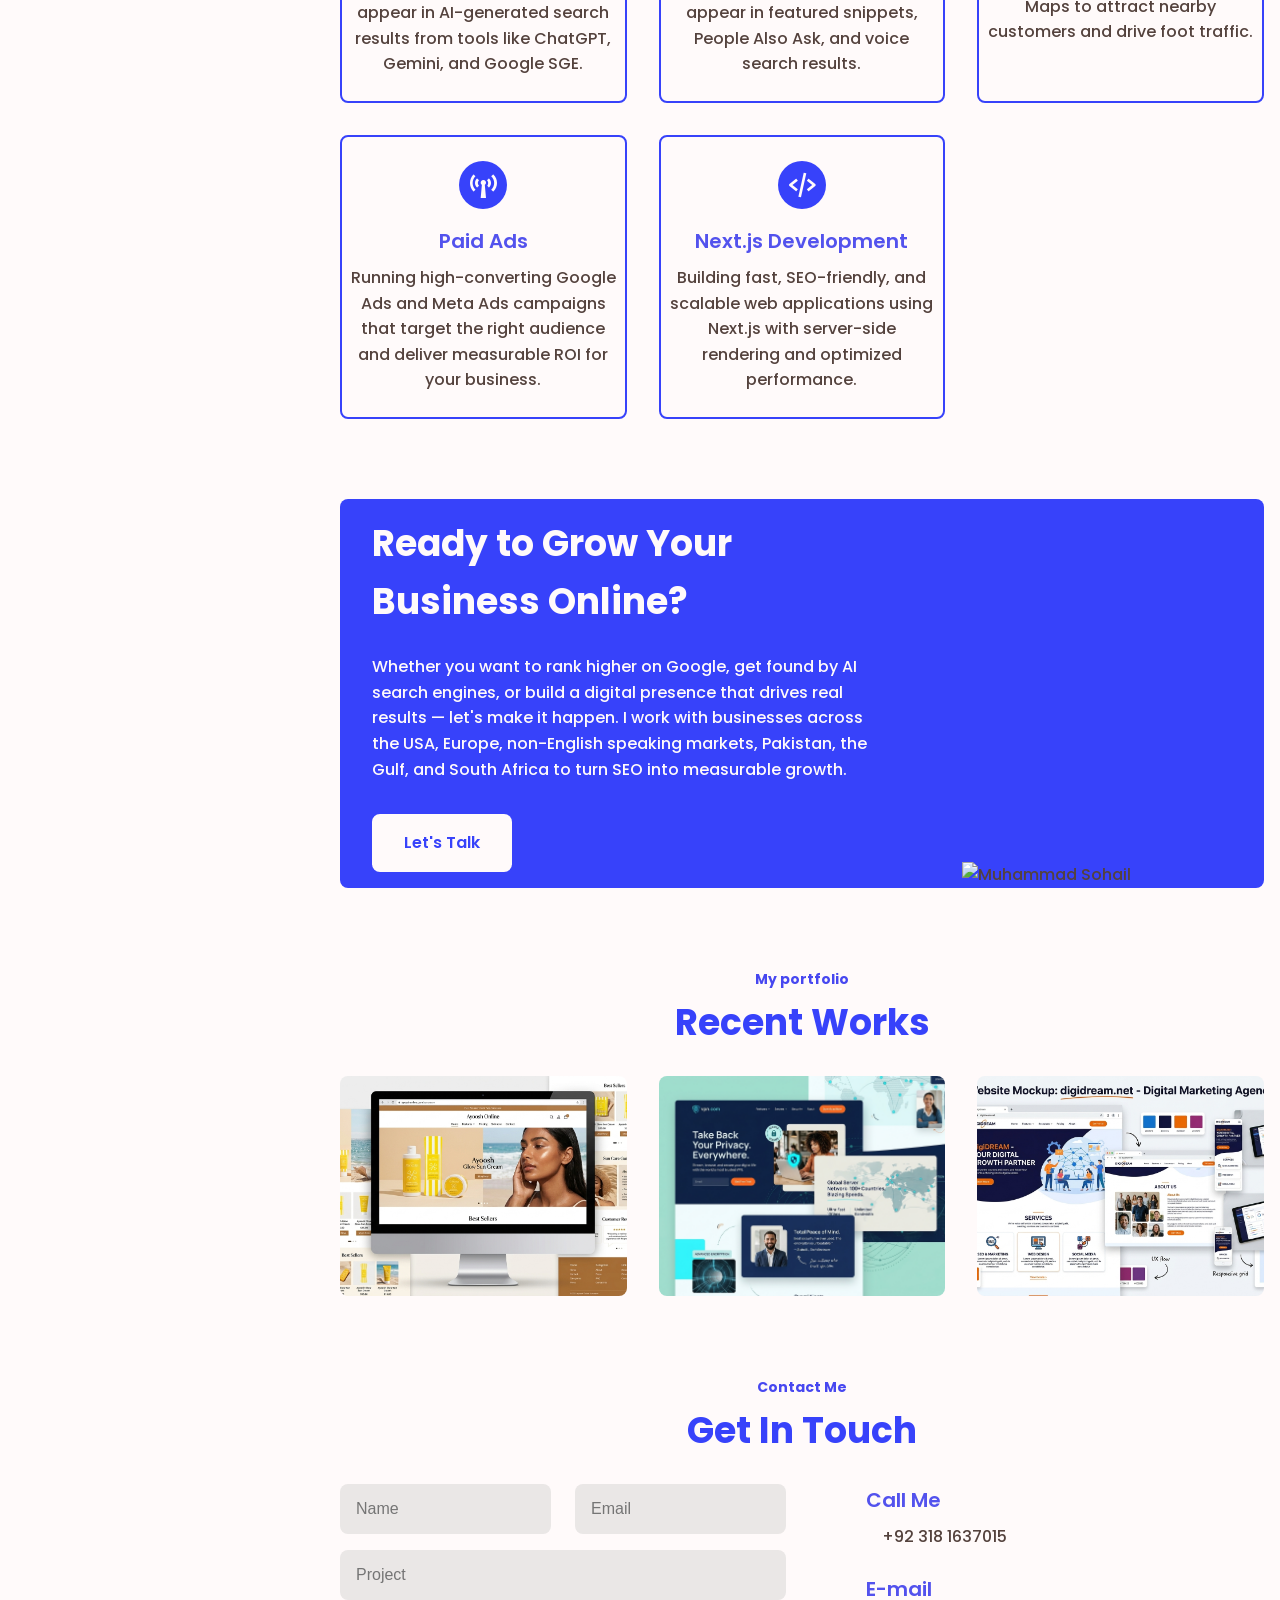
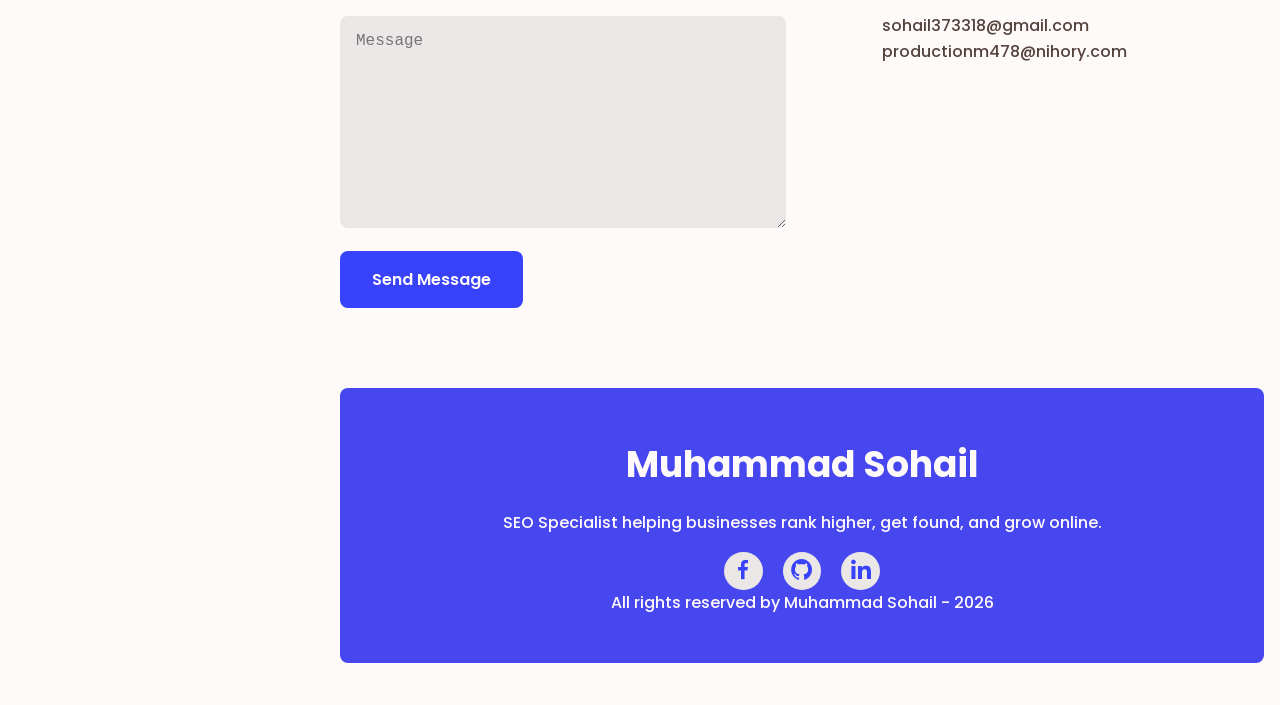
==== commit d76cf5d3: "Initial commit - Muhammad Sohail personal portfolio website Co-Authored-By: Claude Sonnet 4.6 <norep" ====
--- a/index.html
+++ b/index.html
@@ -3,7 +3,7 @@
 <head>
     <meta charset="UTF-8">
     <meta name="viewport" content="width=device-width, initial-scale=1.0">
-    <title>Personal Portfolio Template | Nihory</title>
+    <title>Muhammad Sohail | Full Stack SEO Specialist</title>
     <meta name="author" content="Atul Prajapati | Freelance web developer">
     <meta name="description" content="Nihory is a creative personal & portfolio template based on HTML, CSS and Javascript. You can use it for your personal resume, CV or your portfolio. It will help you to present your self even your Business & portfolio more smartly and easily. Nihory is written in valid and clean HTML & CSS3 code. It’s easy to customize">
     <meta name="keywords" content="portfolio template, template for portfolio, portfolio template website, portfolio template indesign, portfolio template design, portfolio template free, portfolio template architecture, portfolio template for word, portfolio template for architecture, portfolio template bootstrap, portfolio template html, teaching portfolio template, portfolio template indesign free, cover page for portfolio template, portfolio template html free">
@@ -26,7 +26,7 @@
             </div>
 
             <div>
-                <a href="#" class="nav__logo">Nihory</a>
+                <a href="#" class="nav__logo">Muhammad Sohail</a>
             </div>
 
             <div class="nav__menu" id="nav-menu">
@@ -58,7 +58,7 @@
                     </div>
 
                     <h1 class="home__title">Muhammad Sohail</h1>
-                    <span class="home__profession">Frontend Developer</span>
+                    <span class="home__profession">Full Stack SEO Specialist</span>
 
                     <div class="home__social">
                         <a href="https://www.linkedin.com/in/mu-sohail/" target="_blank" class="home__social-link"><i class='bx bxl-linkedin'></i></a>
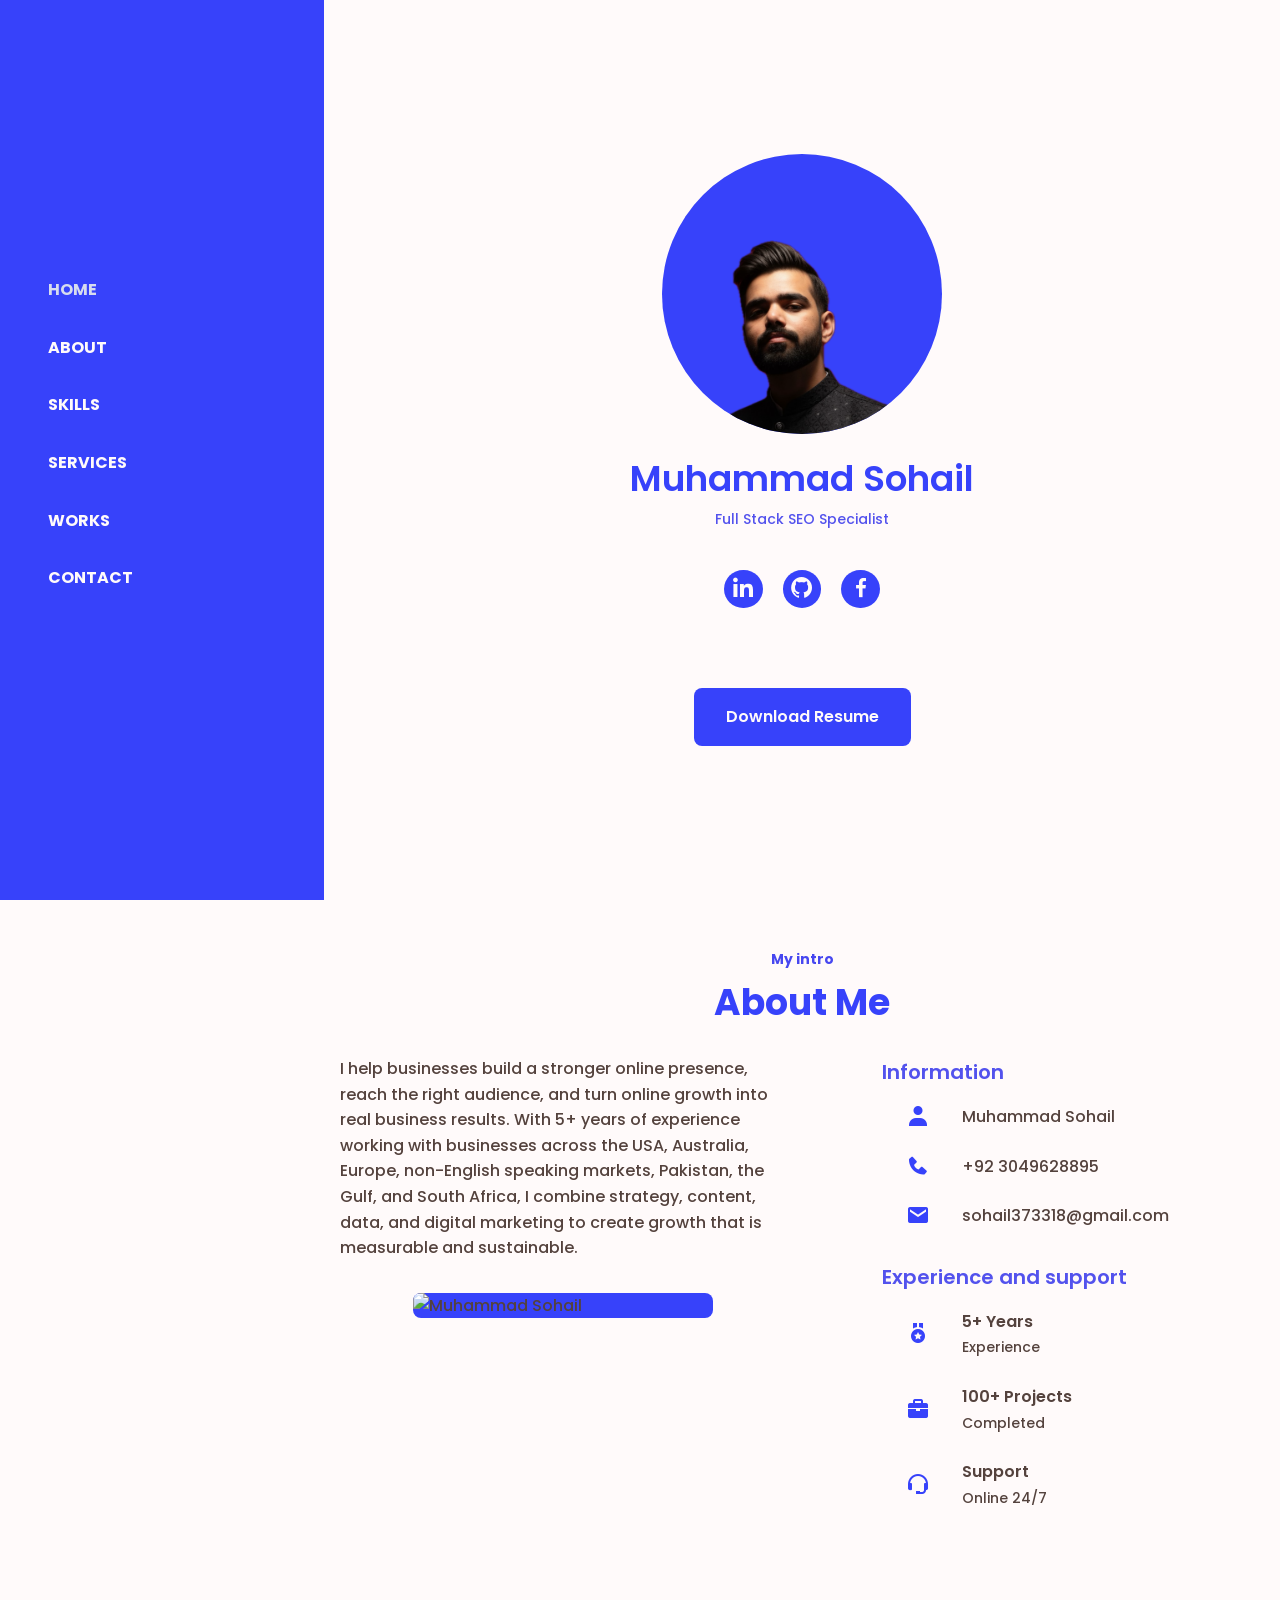
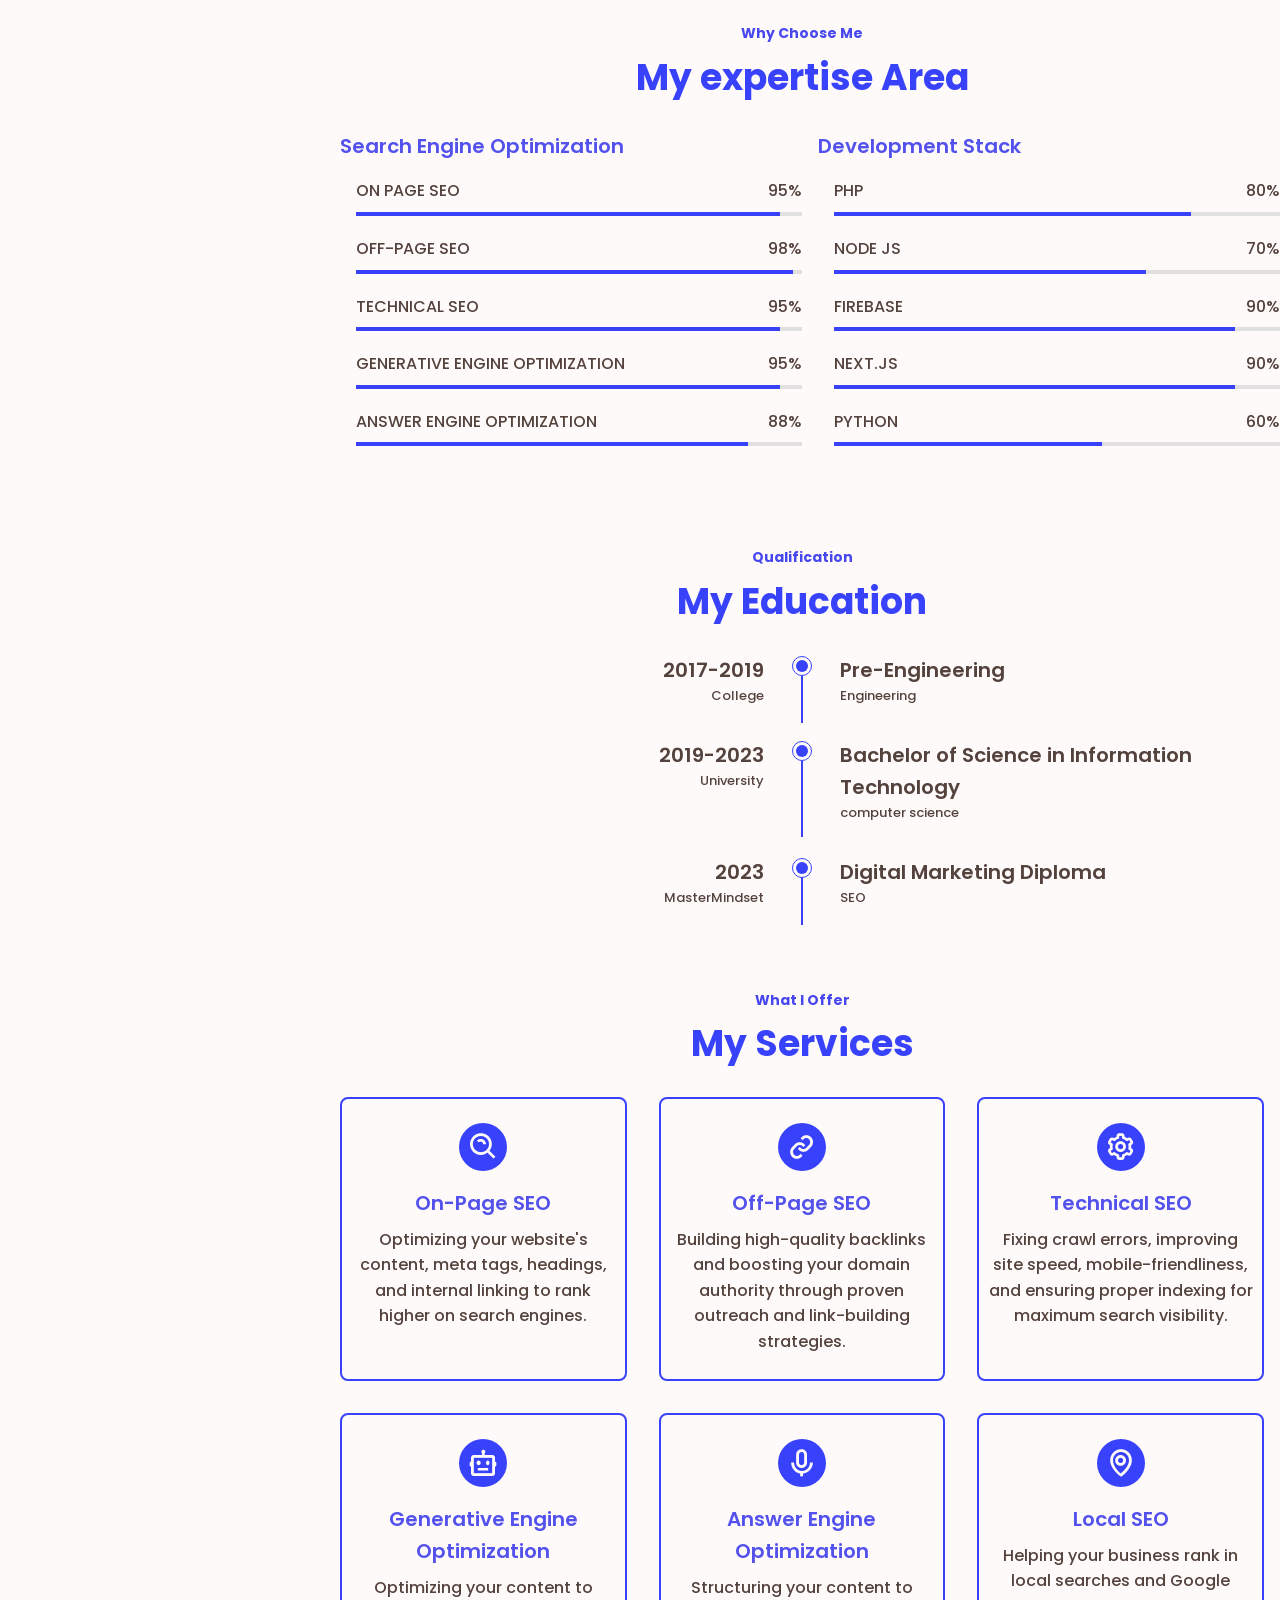
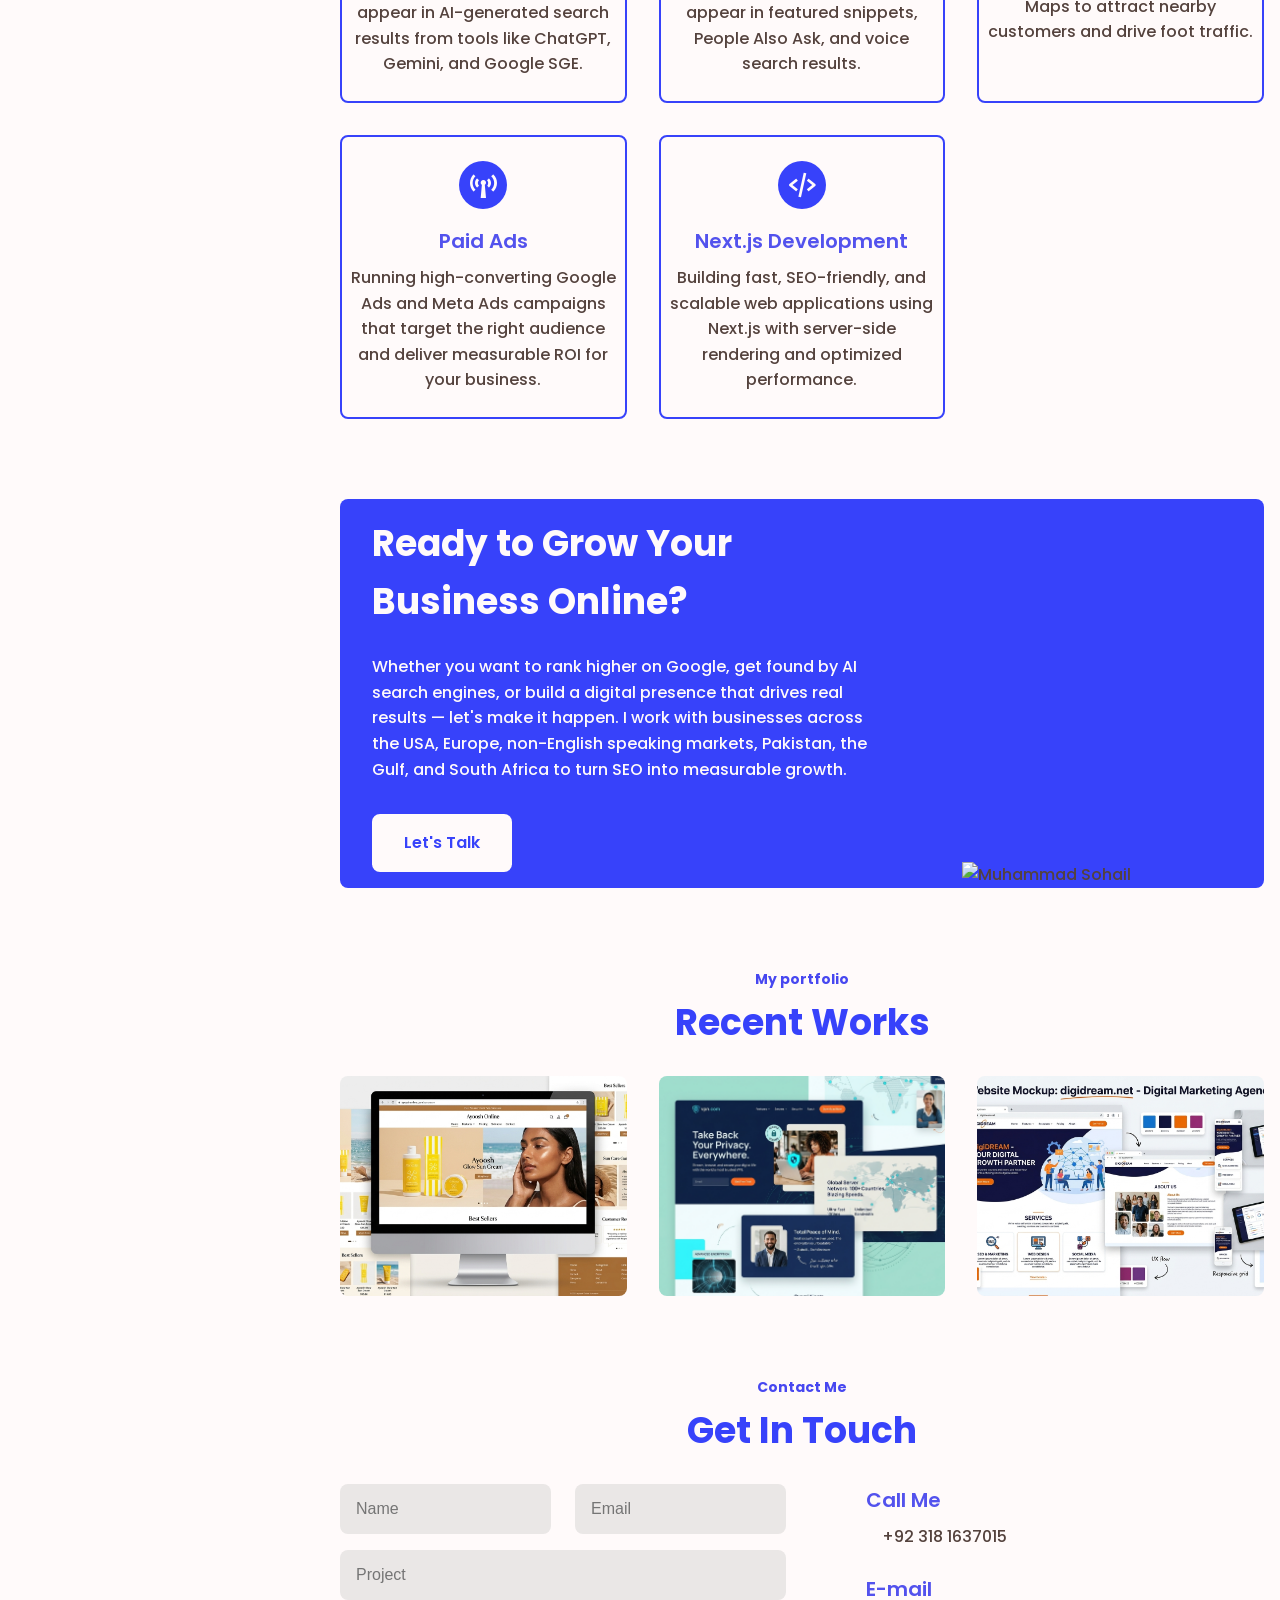
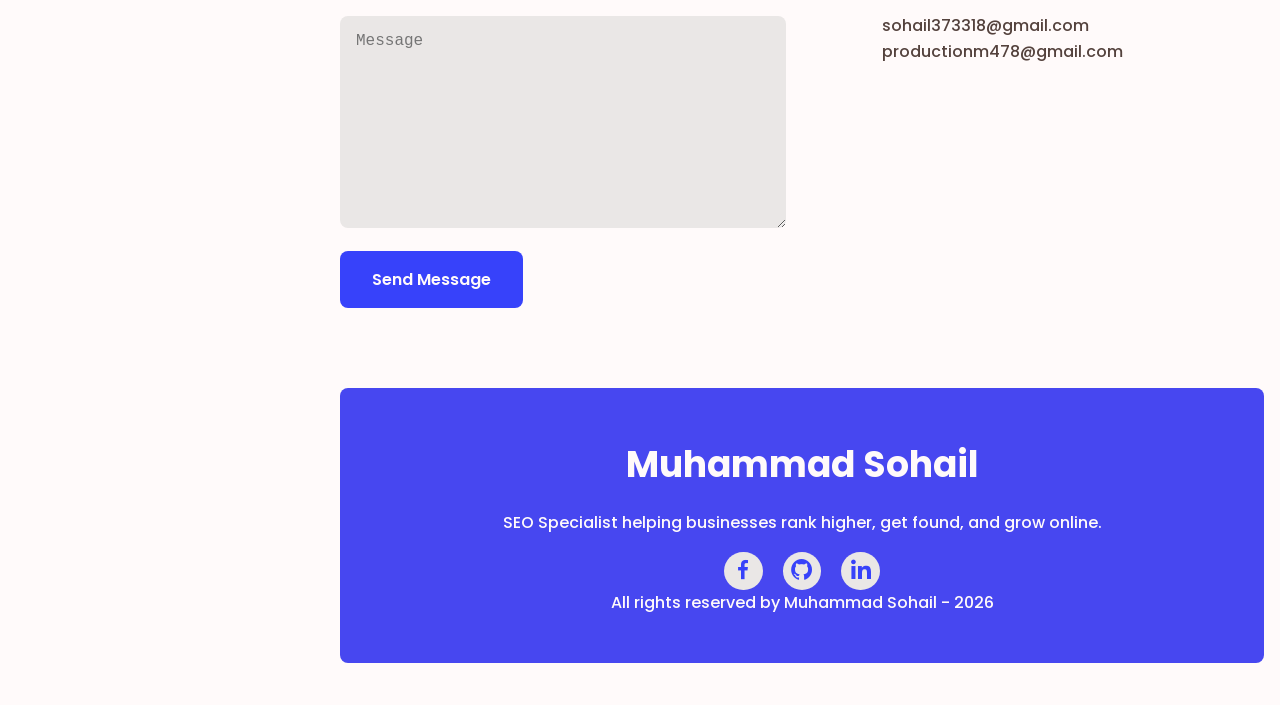
==== commit 771cedcd: "Update contact email to productionm478@gmail.com Co-Authored-By: Claude Sonnet 4.6 <noreply@anthropi" ====
--- a/index.html
+++ b/index.html
@@ -66,7 +66,7 @@
                         <a href="https://web.facebook.com/muhammad.sohail.225541" target="_blank" class="home__social-link"><i class='bx bxl-facebook' ></i></a>
                     </div>
 
-                    <a download="" href="#" class="button home__button">Download Resume</a>
+                    <a href="https://drive.google.com/uc?export=download&id=12bMZWJsCluMlnJAd7L0xXYMbtAzwMeEs" download="Muhammad_Sohail.pdf" target="_blank" class="button home__button">Download Resume</a>
                 </div>
             </div>
         </section>
@@ -401,7 +401,7 @@
                     <div class="contact__info">
                         <h3 class="contact__subtitle">E-mail</h3>
                         <span class="contact__text">sohail373318@gmail.com</span>
-                        <span class="contact__text">productionm478@nihory.com</span>
+                        <span class="contact__text">productionm478@gmail.com</span>
                     </div>
 
                    
